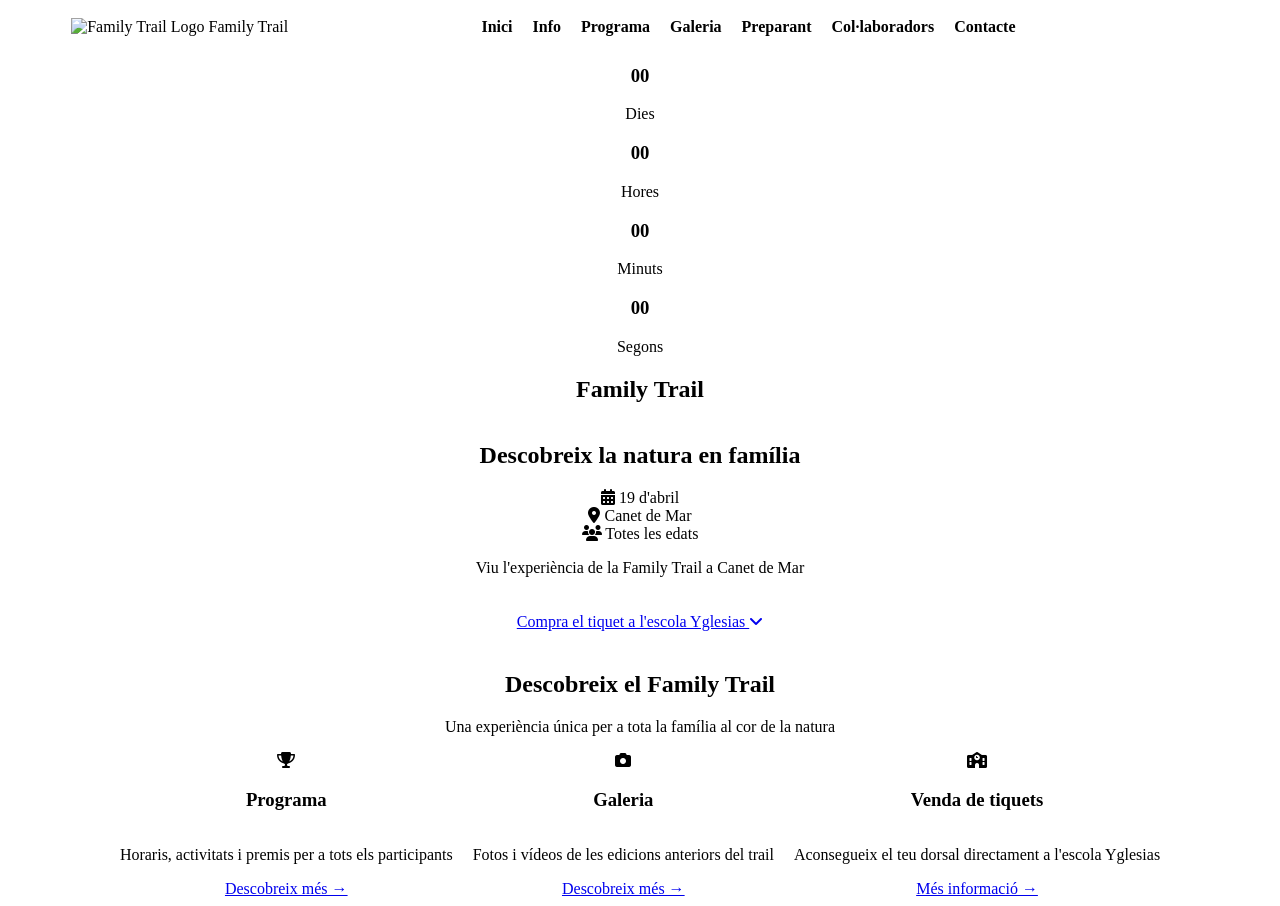
==== index.html @ 0bbf1005 "Update index.html" ====
<!doctype html>
<html lang="ca">
<head>
  <meta charset="utf-8">
  <meta name="viewport" content="width=device-width,initial-scale=1">
  <title>Family Trail</title>
  <link rel="stylesheet" href="style.css">
  <link href="https://fonts.googleapis.com/css2?family=Poppins:wght@400;600;700&display=swap" rel="stylesheet">
  <link rel="stylesheet" href="https://cdnjs.cloudflare.com/ajax/libs/font-awesome/6.5.0/css/all.min.css">
  
  <style>
    /* --- AJUSTES DE CENTRADO --- */
    
    /* Centrar el menú de navegación */
    header {
      display: flex;
      align-items: center;
      justify-content: space-between; /* Mantiene el logo a un lado y el nav centrado en el espacio restante */
      padding: 10px 5%;
    }

    nav {
      display: flex;
      justify-content: center;
      flex-grow: 1; /* Esto hace que el nav ocupe el espacio central */
      gap: 20px;
    }

    /* Asegurar que el banner y botones estén centrados */
    .banner {
      display: flex;
      flex-direction: column;
      align-items: center;
      text-align: center;
    }

    .btn-banner {
      display: inline-block;
      margin: 20px auto;
    }

    .cards {
      display: flex;
      justify-content: center;
      flex-wrap: wrap;
      gap: 20px;
    }

    .card {
      text-align: center;
      display: flex;
      flex-direction: column;
      align-items: center;
    }

    /* Estilo extra para que los enlaces no se peguen */
    nav a {
      text-decoration: none;
      color: inherit;
      font-weight: 600;
    }
  </style>
</head>

<body>
<header>
  <div class="brand">
    <img src="img/logo.png" alt="Family Trail Logo" class="logo" style="height: 50px;">
    <span>Family Trail</span>
  </div>
  
  <nav>
    <a href="index.html" class="active">Inici</a>
    <a href="info.html">Info</a>
    <a href="programa.html">Programa</a>
    <a href="galeria.html">Galeria</a>
    <a href="preparant.html">Preparant</a>
    <a href="#colab">Col·laboradors</a>
    <a href="#contacte">Contacte</a>
  </nav>
</header>

<section class="banner" id="inici">
  <div class="countdown">
    <div class="time-box"><h3 id="dies">00</h3><span>Dies</span></div>
    <div class="time-box"><h3 id="hores">00</h3><span>Hores</span></div>
    <div class="time-box"><h3 id="minuts">00</h3><span>Minuts</span></div>
    <div class="time-box"><h3 id="segons">00</h3><span>Segons</span></div>
  </div>

  <h1>Family Trail</h1>
  <h2>Descobreix la natura en família</h2>

  <div class="meta">
    <div><i class="fa-solid fa-calendar-days"></i> 19 d'abril</div>
    <div><i class="fa-solid fa-location-dot"></i> Canet de Mar</div>
    <div><i class="fa-solid fa-users"></i> Totes les edats</div>
  </div>

  <p>Viu l'experiència de la Family Trail a Canet de Mar</p>

  <a href="#descobreix" class="btn-banner">Compra el tiquet a l'escola Yglesias <i class="fa-solid fa-angle-down"></i></a>
</section>

<section class="descobreix" id="descobreix">
  <h2 class="section-title reveal from-left" style="text-align: center;">Descobreix el Family Trail</h2>
  <p class="section-subtitle reveal from-left" style="--d: 80ms; text-align: center;">Una experiència única per a tota la família al cor de la natura</p>
  
  <div class="cards">
    <div class="card reveal from-left fade-card" style="--d: 0ms">
      <div class="icon"><i class="fa-solid fa-trophy"></i></div>
      <h3>Programa</h3>
      <p>Horaris, activitats i premis per a tots els participants</p>
      <a href="programa.html" class="more">Descobreix més →</a>
    </div>

    <div class="card reveal from-left fade-card" style="--d: 120ms">
      <div class="icon"><i class="fa-solid fa-camera"></i></div>
      <h3>Galeria</h3>
      <p>Fotos i vídeos de les edicions anteriors del trail</p>
      <a href="#galeria" class="more">Descobreix més →</a>
    </div>

    <div class="card reveal from-left fade-card" style="--d: 240ms">
      <div class="icon"><i class="fa-solid fa-school"></i></div>
      <h3>Venda de tiquets</h3>
      <p>Aconsegueix el teu dorsal directament a l'escola Yglesias</p>
      <a href="#contacte" class="more">Més informació →</a>
    </div>
  </div>
</section>

<script src="script.js"></script>
</body>
</html>
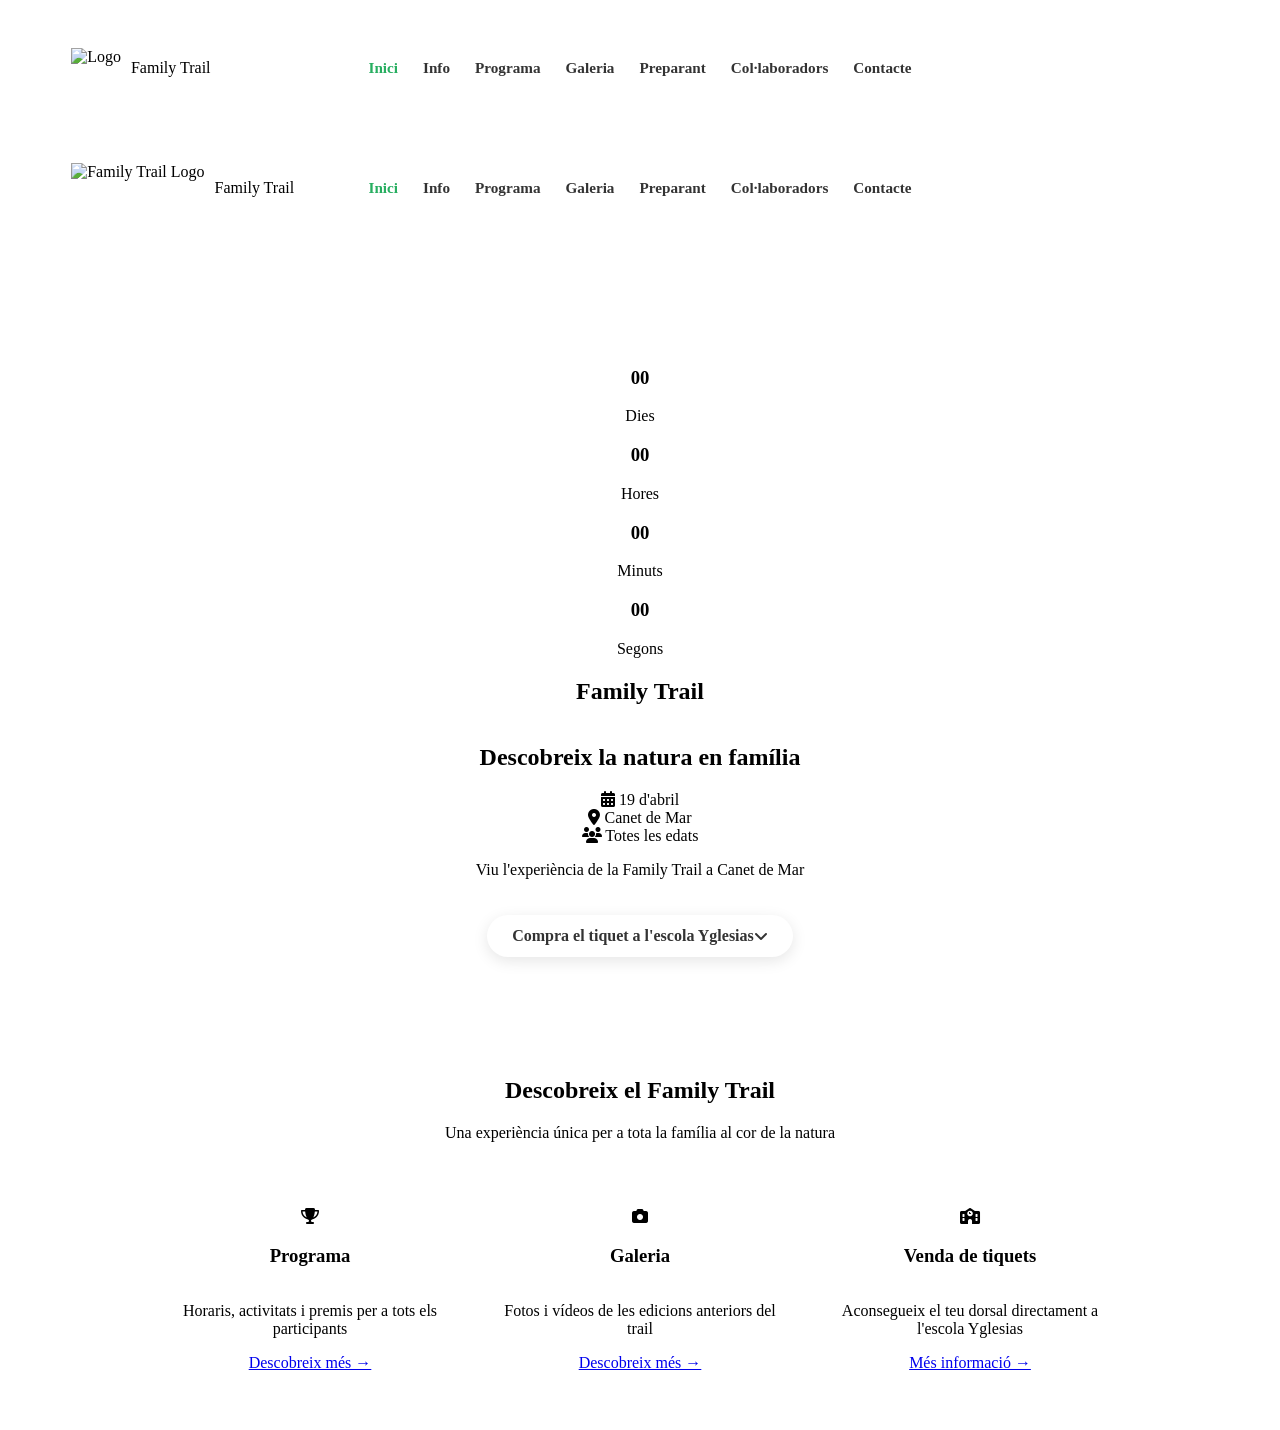
==== commit c3463118: "Update index.html" ====
--- a/index.html
+++ b/index.html
@@ -8,58 +8,99 @@
   <link href="https://fonts.googleapis.com/css2?family=Poppins:wght@400;600;700&display=swap" rel="stylesheet">
   <link rel="stylesheet" href="https://cdnjs.cloudflare.com/ajax/libs/font-awesome/6.5.0/css/all.min.css">
   
-  <style>
-    /* --- AJUSTES DE CENTRADO --- */
-    
-    /* Centrar el menú de navegación */
-    header {
-      display: flex;
-      align-items: center;
-      justify-content: space-between; /* Mantiene el logo a un lado y el nav centrado en el espacio restante */
-      padding: 10px 5%;
-    }
+<style>
+  /* --- AJUSTE PARA CENTRAR EL MENÚ REALMENTE --- */
+  
+  header {
+    display: flex;
+    align-items: center;
+    justify-content: center; /* Esto centra el contenido (el nav) */
+    padding: 20px 5%;
+    position: relative; /* Necesario para posicionar el logo */
+    min-height: 80px;
+  }
 
-    nav {
-      display: flex;
-      justify-content: center;
-      flex-grow: 1; /* Esto hace que el nav ocupe el espacio central */
-      gap: 20px;
-    }
+  .brand {
+    position: absolute; /* Sacamos el logo del flujo para que no empuje el menú */
+    left: 5%; /* Lo pegamos a la izquierda */
+    display: flex;
+    align-items: center;
+    gap: 10px;
+  }
 
-    /* Asegurar que el banner y botones estén centrados */
-    .banner {
-      display: flex;
-      flex-direction: column;
-      align-items: center;
-      text-align: center;
-    }
+  nav {
+    display: flex;
+    gap: 25px;
+  }
 
-    .btn-banner {
-      display: inline-block;
-      margin: 20px auto;
-    }
+  nav a {
+    text-decoration: none;
+    color: #333; /* O el color que prefieras */
+    font-weight: 600;
+    font-size: 0.95rem;
+  }
 
-    .cards {
-      display: flex;
-      justify-content: center;
-      flex-wrap: wrap;
-      gap: 20px;
-    }
+  nav a.active {
+    color: #27ae60; /* El verde de tu diseño */
+  }
 
-    .card {
-      text-align: center;
-      display: flex;
-      flex-direction: column;
-      align-items: center;
-    }
+  /* --- RESTO DE AJUSTES (BANNER Y BOTONES) --- */
+  
+  .banner {
+    display: flex;
+    flex-direction: column;
+    align-items: center;
+    text-align: center;
+    padding: 100px 20px;
+  }
 
-    /* Estilo extra para que los enlaces no se peguen */
-    nav a {
-      text-decoration: none;
-      color: inherit;
-      font-weight: 600;
-    }
-  </style>
+  .btn-banner {
+    display: inline-flex;
+    align-items: center;
+    justify-content: center;
+    background: white;
+    padding: 12px 25px;
+    border-radius: 30px;
+    text-decoration: none;
+    color: #333;
+    font-weight: bold;
+    margin-top: 20px;
+    box-shadow: 0 4px 15px rgba(0,0,0,0.1);
+  }
+
+  .cards {
+    display: flex;
+    justify-content: center;
+    flex-wrap: wrap;
+    gap: 30px;
+    padding: 50px;
+  }
+
+  .card {
+    text-align: center;
+    width: 300px;
+    display: flex;
+    flex-direction: column;
+    align-items: center;
+  }
+</style>
+
+<header>
+  <div class="brand">
+    <img src="img/logo.png" alt="Logo" style="height: 40px;">
+    <span>Family Trail</span>
+  </div>
+  
+  <nav>
+    <a href="index.html" class="active">Inici</a>
+    <a href="info.html">Info</a>
+    <a href="programa.html">Programa</a>
+    <a href="galeria.html">Galeria</a>
+    <a href="preparant.html">Preparant</a>
+    <a href="#colab">Col·laboradors</a>
+    <a href="#contacte">Contacte</a>
+  </nav>
+</header>
 </head>
 
 <body>
@@ -142,3 +183,4 @@
 
 
 
+
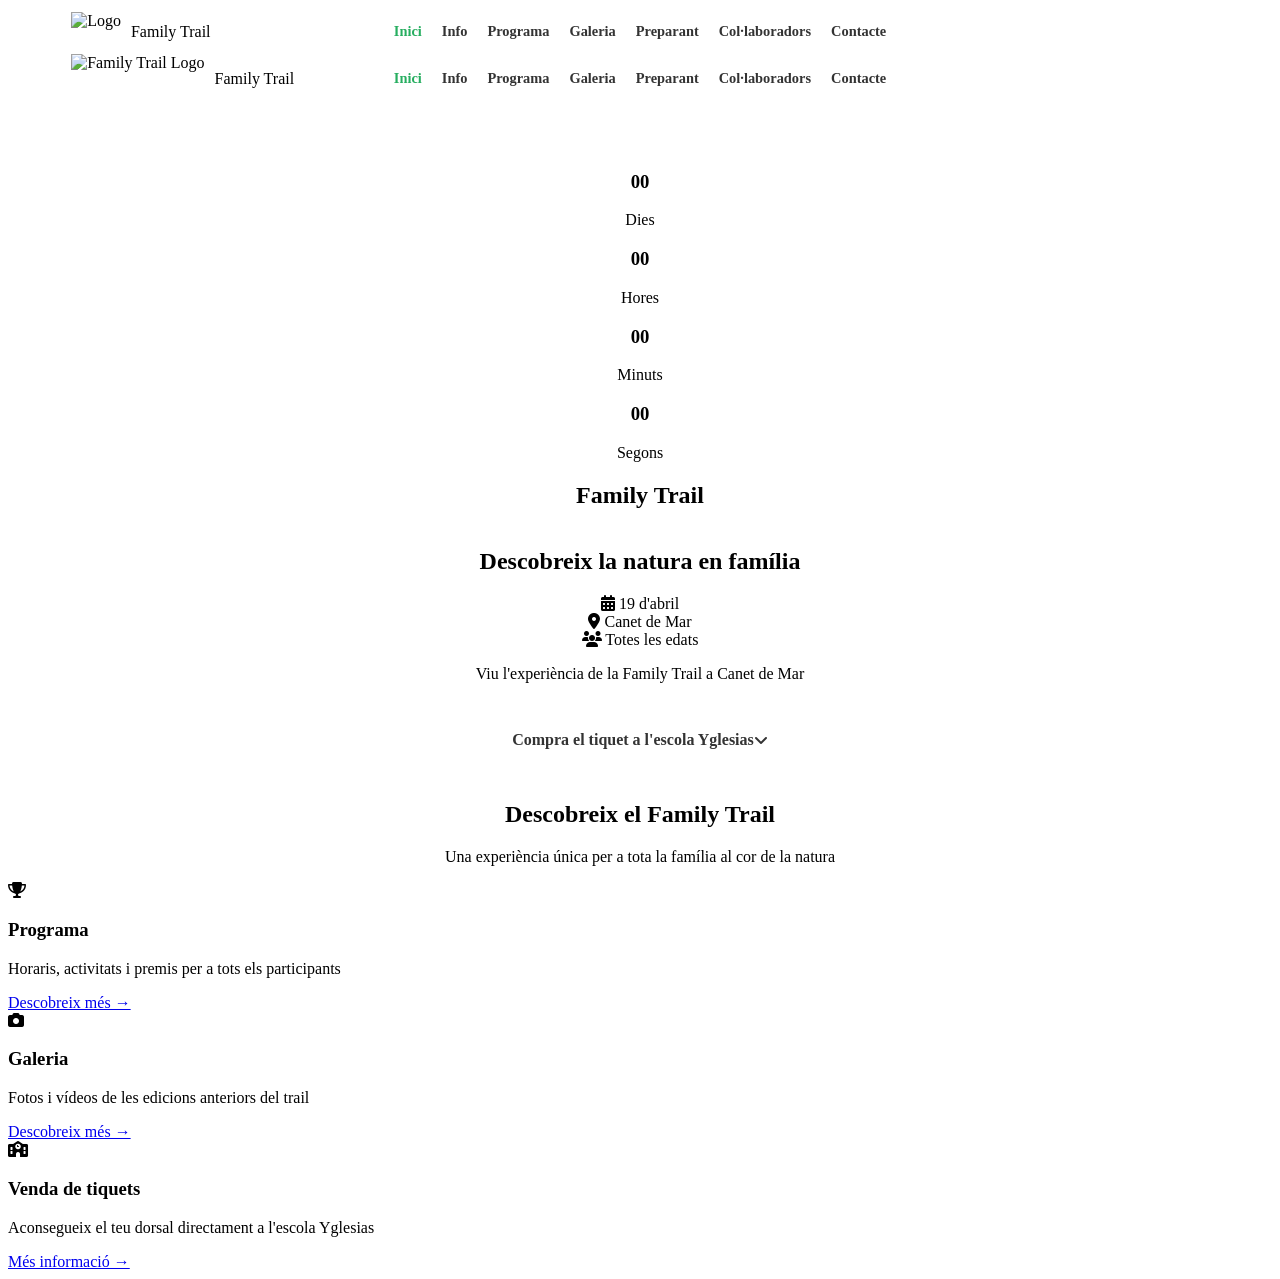
==== commit 39997c6e: "Update index.html" ====
--- a/index.html
+++ b/index.html
@@ -9,82 +9,68 @@
   <link rel="stylesheet" href="https://cdnjs.cloudflare.com/ajax/libs/font-awesome/6.5.0/css/all.min.css">
   
 <style>
-  /* --- AJUSTE PARA CENTRAR EL MENÚ REALMENTE --- */
-  
+  /* Limpiamos el header para que no haya duplicados */
   header {
     display: flex;
     align-items: center;
-    justify-content: center; /* Esto centra el contenido (el nav) */
-    padding: 20px 5%;
-    position: relative; /* Necesario para posicionar el logo */
-    min-height: 80px;
+    justify-content: center; /* Centra el nav */
+    padding: 15px 5%;
+    position: relative; 
+    background-color: #fff; /* O el color de tu fondo */
+    width: 100%;
+    box-sizing: border-box;
   }
 
+  /* El logo se posiciona absoluto para no empujar al menú */
   .brand {
-    position: absolute; /* Sacamos el logo del flujo para que no empuje el menú */
-    left: 5%; /* Lo pegamos a la izquierda */
+    position: absolute;
+    left: 5%;
     display: flex;
     align-items: center;
     gap: 10px;
   }
 
+  /* El menú de navegación */
   nav {
     display: flex;
-    gap: 25px;
+    gap: 20px;
+    margin: 0 auto;
   }
 
   nav a {
     text-decoration: none;
-    color: #333; /* O el color que prefieras */
+    color: #333;
     font-weight: 600;
-    font-size: 0.95rem;
+    font-size: 0.9rem;
+    white-space: nowrap; /* Evita que los nombres se partan en dos líneas */
   }
 
   nav a.active {
-    color: #27ae60; /* El verde de tu diseño */
+    color: #27ae60;
   }
 
-  /* --- RESTO DE AJUSTES (BANNER Y BOTONES) --- */
-  
+  /* Ajuste para que el banner esté centrado */
   .banner {
     display: flex;
     flex-direction: column;
     align-items: center;
     text-align: center;
-    padding: 100px 20px;
+    padding-top: 50px;
   }
 
   .btn-banner {
     display: inline-flex;
     align-items: center;
     justify-content: center;
+    margin: 20px auto;
+    padding: 12px 24px;
     background: white;
-    padding: 12px 25px;
-    border-radius: 30px;
+    border-radius: 50px;
     text-decoration: none;
     color: #333;
     font-weight: bold;
-    margin-top: 20px;
-    box-shadow: 0 4px 15px rgba(0,0,0,0.1);
-  }
-
-  .cards {
-    display: flex;
-    justify-content: center;
-    flex-wrap: wrap;
-    gap: 30px;
-    padding: 50px;
-  }
-
-  .card {
-    text-align: center;
-    width: 300px;
-    display: flex;
-    flex-direction: column;
-    align-items: center;
   }
 </style>
-
 <header>
   <div class="brand">
     <img src="img/logo.png" alt="Logo" style="height: 40px;">
@@ -184,3 +170,4 @@
 
 
 
+
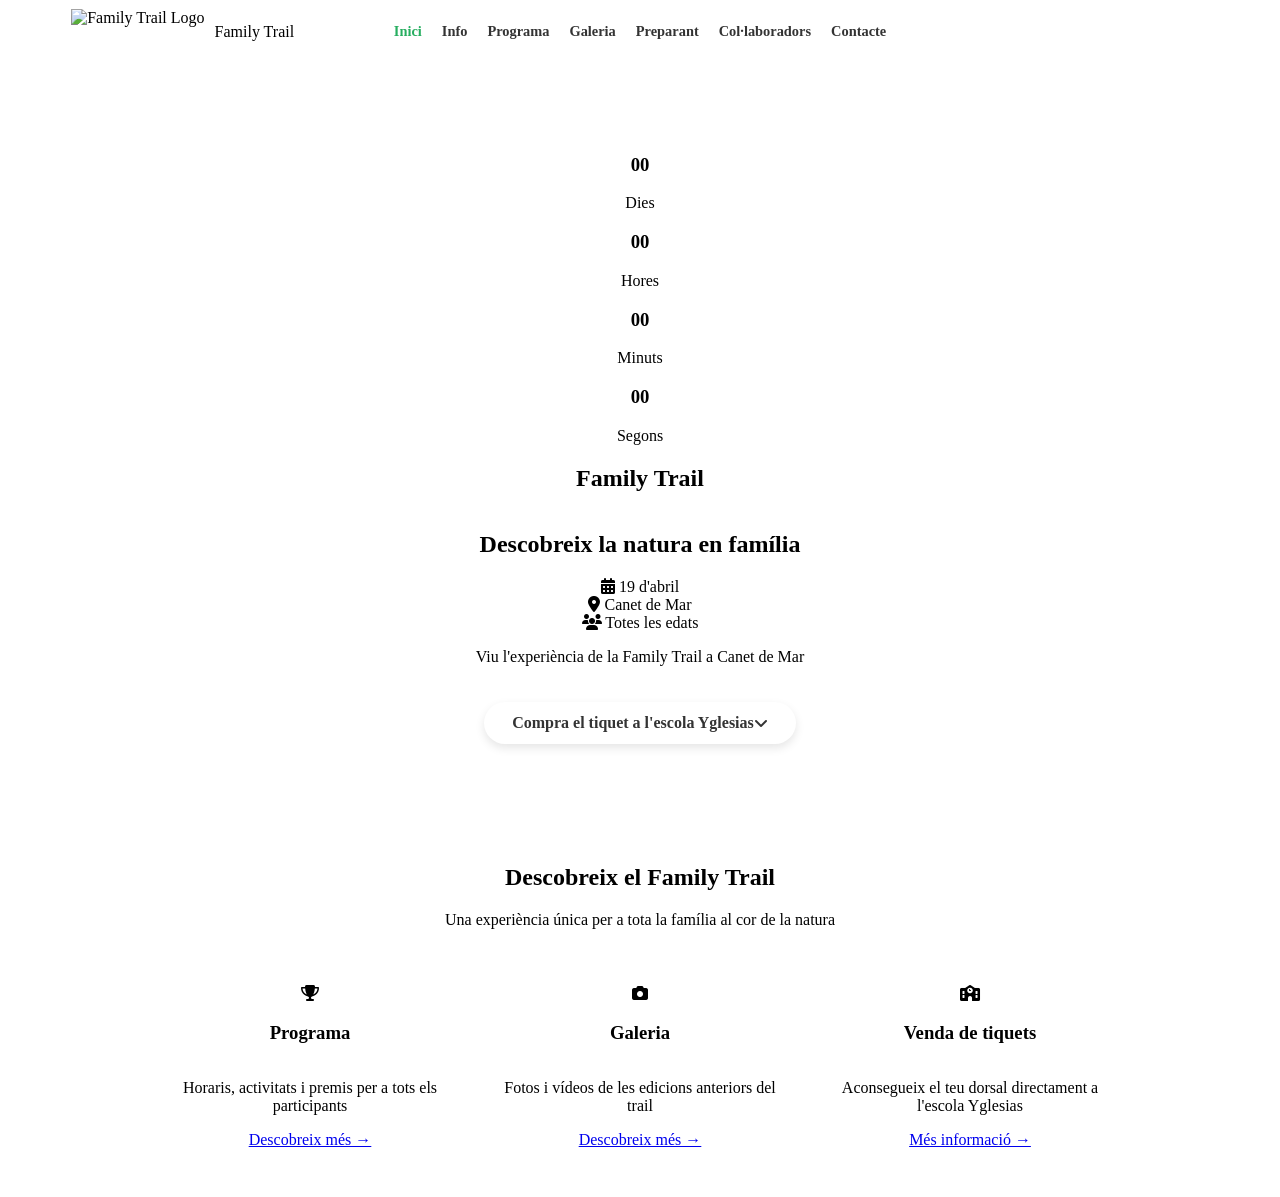
==== commit 8861d1e1: "Update index.html" ====
--- a/index.html
+++ b/index.html
@@ -8,91 +8,95 @@
   <link href="https://fonts.googleapis.com/css2?family=Poppins:wght@400;600;700&display=swap" rel="stylesheet">
   <link rel="stylesheet" href="https://cdnjs.cloudflare.com/ajax/libs/font-awesome/6.5.0/css/all.min.css">
   
-<style>
-  /* Limpiamos el header para que no haya duplicados */
-  header {
-    display: flex;
-    align-items: center;
-    justify-content: center; /* Centra el nav */
-    padding: 15px 5%;
-    position: relative; 
-    background-color: #fff; /* O el color de tu fondo */
-    width: 100%;
-    box-sizing: border-box;
-  }
+  <style>
+    /* Estilos corregidos para centrar el menú */
+    header {
+      display: flex;
+      align-items: center;
+      justify-content: center; /* Centra el nav */
+      padding: 15px 5%;
+      position: relative; 
+      background-color: rgba(255, 255, 255, 0.9); /* Un poco de transparencia por si el banner sube */
+      width: 100%;
+      box-sizing: border-box;
+      z-index: 1000;
+    }
 
-  /* El logo se posiciona absoluto para no empujar al menú */
-  .brand {
-    position: absolute;
-    left: 5%;
-    display: flex;
-    align-items: center;
-    gap: 10px;
-  }
+    .brand {
+      position: absolute;
+      left: 5%;
+      display: flex;
+      align-items: center;
+      gap: 10px;
+    }
 
-  /* El menú de navegación */
-  nav {
-    display: flex;
-    gap: 20px;
-    margin: 0 auto;
-  }
+    .brand img {
+      height: 45px;
+    }
 
-  nav a {
-    text-decoration: none;
-    color: #333;
-    font-weight: 600;
-    font-size: 0.9rem;
-    white-space: nowrap; /* Evita que los nombres se partan en dos líneas */
-  }
+    nav {
+      display: flex;
+      gap: 20px;
+    }
 
-  nav a.active {
-    color: #27ae60;
-  }
+    nav a {
+      text-decoration: none;
+      color: #333;
+      font-weight: 600;
+      font-size: 0.9rem;
+      white-space: nowrap;
+    }
 
-  /* Ajuste para que el banner esté centrado */
-  .banner {
-    display: flex;
-    flex-direction: column;
-    align-items: center;
-    text-align: center;
-    padding-top: 50px;
-  }
+    nav a.active {
+      color: #27ae60;
+    }
 
-  .btn-banner {
-    display: inline-flex;
-    align-items: center;
-    justify-content: center;
-    margin: 20px auto;
-    padding: 12px 24px;
-    background: white;
-    border-radius: 50px;
-    text-decoration: none;
-    color: #333;
-    font-weight: bold;
-  }
-</style>
-<header>
-  <div class="brand">
-    <img src="img/logo.png" alt="Logo" style="height: 40px;">
-    <span>Family Trail</span>
-  </div>
-  
-  <nav>
-    <a href="index.html" class="active">Inici</a>
-    <a href="info.html">Info</a>
-    <a href="programa.html">Programa</a>
-    <a href="galeria.html">Galeria</a>
-    <a href="preparant.html">Preparant</a>
-    <a href="#colab">Col·laboradors</a>
-    <a href="#contacte">Contacte</a>
-  </nav>
-</header>
+    /* Centrado del banner y botones */
+    .banner {
+      display: flex;
+      flex-direction: column;
+      align-items: center;
+      text-align: center;
+      padding: 80px 20px;
+    }
+
+    .btn-banner {
+      display: inline-flex;
+      align-items: center;
+      justify-content: center;
+      margin: 20px auto;
+      padding: 12px 28px;
+      background: white;
+      border-radius: 50px;
+      text-decoration: none;
+      color: #333;
+      font-weight: bold;
+      box-shadow: 0 4px 10px rgba(0,0,0,0.1);
+    }
+
+    .cards {
+      display: flex;
+      justify-content: center;
+      flex-wrap: wrap;
+      gap: 30px;
+      padding: 40px 20px;
+    }
+
+    .card {
+      text-align: center;
+      display: flex;
+      flex-direction: column;
+      align-items: center;
+      max-width: 300px;
+    }
+  </style>
 </head>
 
 <body>
+
 <header>
   <div class="brand">
-    <img src="img/logo.png" alt="Family Trail Logo" class="logo" style="height: 50px;">
+    <img src="img/logo.png" alt="Family Trail Logo">
     <span>Family Trail</span>
   </div>
   
@@ -130,25 +134,25 @@
 </section>
 
 <section class="descobreix" id="descobreix">
-  <h2 class="section-title reveal from-left" style="text-align: center;">Descobreix el Family Trail</h2>
-  <p class="section-subtitle reveal from-left" style="--d: 80ms; text-align: center;">Una experiència única per a tota la família al cor de la natura</p>
+  <h2 class="section-title" style="text-align: center;">Descobreix el Family Trail</h2>
+  <p class="section-subtitle" style="text-align: center;">Una experiència única per a tota la família al cor de la natura</p>
   
   <div class="cards">
-    <div class="card reveal from-left fade-card" style="--d: 0ms">
+    <div class="card">
       <div class="icon"><i class="fa-solid fa-trophy"></i></div>
       <h3>Programa</h3>
       <p>Horaris, activitats i premis per a tots els participants</p>
       <a href="programa.html" class="more">Descobreix més →</a>
     </div>
 
-    <div class="card reveal from-left fade-card" style="--d: 120ms">
+    <div class="card">
       <div class="icon"><i class="fa-solid fa-camera"></i></div>
       <h3>Galeria</h3>
       <p>Fotos i vídeos de les edicions anteriors del trail</p>
       <a href="#galeria" class="more">Descobreix més →</a>
     </div>
 
-    <div class="card reveal from-left fade-card" style="--d: 240ms">
+    <div class="card">
       <div class="icon"><i class="fa-solid fa-school"></i></div>
       <h3>Venda de tiquets</h3>
       <p>Aconsegueix el teu dorsal directament a l'escola Yglesias</p>
@@ -171,3 +175,4 @@
 
 
 
+
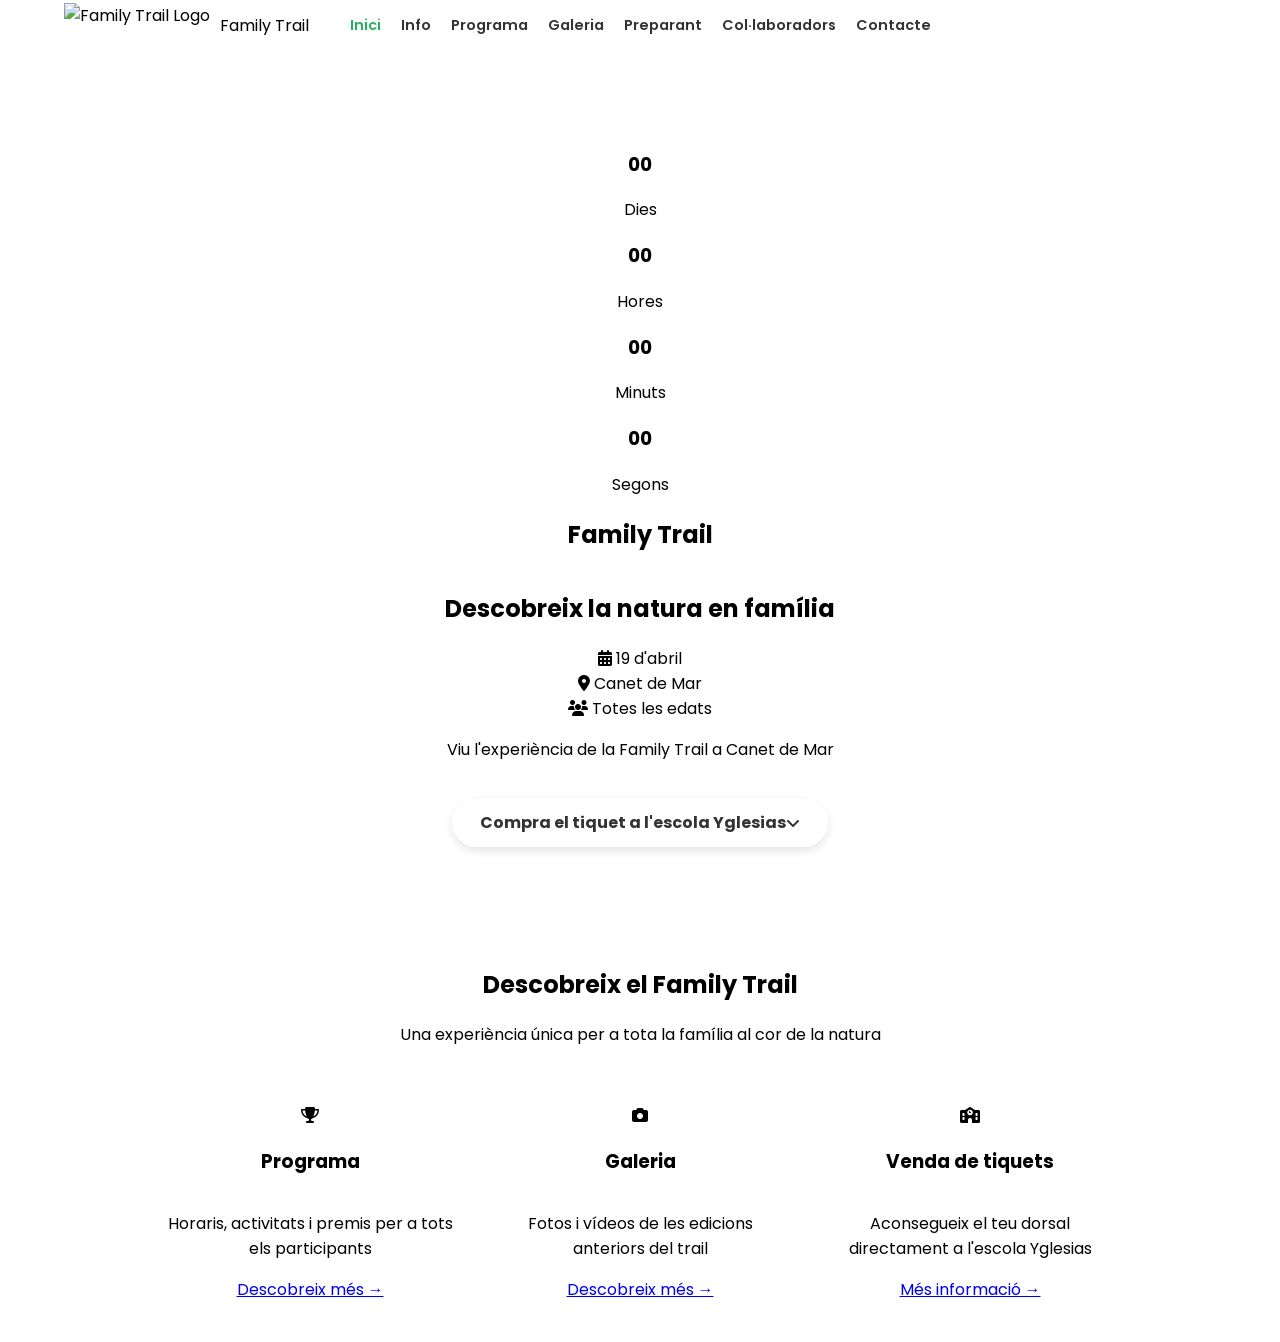
==== commit 4469cd88: "Update index.html" ====
--- a/index.html
+++ b/index.html
@@ -1,167 +1,200 @@
 <!doctype html>
 <html lang="ca">
 <head>
-  <meta charset="utf-8">
-  <meta name="viewport" content="width=device-width,initial-scale=1">
-  <title>Family Trail</title>
-  <link rel="stylesheet" href="style.css">
-  <link href="https://fonts.googleapis.com/css2?family=Poppins:wght@400;600;700&display=swap" rel="stylesheet">
-  <link rel="stylesheet" href="https://cdnjs.cloudflare.com/ajax/libs/font-awesome/6.5.0/css/all.min.css">
-  
-  <style>
-    /* Estilos corregidos para centrar el menú */
-    header {
-      display: flex;
-      align-items: center;
-      justify-content: center; /* Centra el nav */
-      padding: 15px 5%;
-      position: relative; 
-      background-color: rgba(255, 255, 255, 0.9); /* Un poco de transparencia por si el banner sube */
-      width: 100%;
-      box-sizing: border-box;
-      z-index: 1000;
-    }
-
-    .brand {
-      position: absolute;
-      left: 5%;
-      display: flex;
-      align-items: center;
-      gap: 10px;
-    }
-
-    .brand img {
-      height: 45px;
-    }
-
-    nav {
-      display: flex;
-      gap: 20px;
-    }
-
-    nav a {
-      text-decoration: none;
-      color: #333;
-      font-weight: 600;
-      font-size: 0.9rem;
-      white-space: nowrap;
-    }
-
-    nav a.active {
-      color: #27ae60;
-    }
-
-    /* Centrado del banner y botones */
-    .banner {
-      display: flex;
-      flex-direction: column;
-      align-items: center;
-      text-align: center;
-      padding: 80px 20px;
-    }
-
-    .btn-banner {
-      display: inline-flex;
-      align-items: center;
-      justify-content: center;
-      margin: 20px auto;
-      padding: 12px 28px;
-      background: white;
-      border-radius: 50px;
-      text-decoration: none;
-      color: #333;
-      font-weight: bold;
-      box-shadow: 0 4px 10px rgba(0,0,0,0.1);
-    }
-
-    .cards {
-      display: flex;
-      justify-content: center;
-      flex-wrap: wrap;
-      gap: 30px;
-      padding: 40px 20px;
-    }
-
-    .card {
-      text-align: center;
-      display: flex;
-      flex-direction: column;
-      align-items: center;
-      max-width: 300px;
-    }
-  </style>
+<meta charset="utf-8">
+<meta name="viewport" content="width=device-width,initial-scale=1">
+<title>Family Trail</title>
+
+<link rel="stylesheet" href="style.css">
+<link href="https://fonts.googleapis.com/css2?family=Poppins:wght@400;600;700&display=swap" rel="stylesheet">
+<link rel="stylesheet" href="https://cdnjs.cloudflare.com/ajax/libs/font-awesome/6.5.0/css/all.min.css">
+
+<style>
+
+/* Quita la barra superior */
+html, body{
+  margin:0;
+  padding:0;
+  font-family:'Poppins', sans-serif;
+}
+
+/* HEADER */
+
+header{
+  display:flex;
+  align-items:center;
+  justify-content:center;
+  padding:15px 5%;
+  position:relative;
+  background-color:white;
+  width:100%;
+  box-sizing:border-box;
+  border:none;
+}
+
+/* LOGO */
+
+.brand{
+  position:absolute;
+  left:5%;
+  display:flex;
+  align-items:center;
+  gap:10px;
+}
+
+.brand img{
+  height:45px;
+}
+
+/* NAV */
+
+nav{
+  display:flex;
+  gap:20px;
+}
+
+nav a{
+  text-decoration:none;
+  color:#333;
+  font-weight:600;
+  font-size:0.9rem;
+  white-space:nowrap;
+}
+
+nav a.active{
+  color:#27ae60;
+}
+
+/* BANNER */
+
+.banner{
+  display:flex;
+  flex-direction:column;
+  align-items:center;
+  text-align:center;
+  padding:80px 20px;
+}
+
+/* BOTÓN */
+
+.btn-banner{
+  display:inline-flex;
+  align-items:center;
+  justify-content:center;
+  margin:20px auto;
+  padding:12px 28px;
+  background:white;
+  border-radius:50px;
+  text-decoration:none;
+  color:#333;
+  font-weight:bold;
+  box-shadow:0 4px 10px rgba(0,0,0,0.1);
+}
+
+/* CARDS */
+
+.cards{
+  display:flex;
+  justify-content:center;
+  flex-wrap:wrap;
+  gap:30px;
+  padding:40px 20px;
+}
+
+.card{
+  text-align:center;
+  display:flex;
+  flex-direction:column;
+  align-items:center;
+  max-width:300px;
+}
+
+</style>
 </head>
 
 <body>
 
 <header>
-  <div class="brand">
-    <img src="img/logo.png" alt="Family Trail Logo">
-    <span>Family Trail</span>
-  </div>
-  
-  <nav>
-    <a href="index.html" class="active">Inici</a>
-    <a href="info.html">Info</a>
-    <a href="programa.html">Programa</a>
-    <a href="galeria.html">Galeria</a>
-    <a href="preparant.html">Preparant</a>
-    <a href="#colab">Col·laboradors</a>
-    <a href="#contacte">Contacte</a>
-  </nav>
+
+<div class="brand">
+<img src="img/logo.png" alt="Family Trail Logo">
+<span>Family Trail</span>
+</div>
+
+<nav>
+<a href="index.html" class="active">Inici</a>
+<a href="info.html">Info</a>
+<a href="programa.html">Programa</a>
+<a href="galeria.html">Galeria</a>
+<a href="preparant.html">Preparant</a>
+<a href="#colab">Col·laboradors</a>
+<a href="#contacte">Contacte</a>
+</nav>
+
 </header>
 
 <section class="banner" id="inici">
-  <div class="countdown">
-    <div class="time-box"><h3 id="dies">00</h3><span>Dies</span></div>
-    <div class="time-box"><h3 id="hores">00</h3><span>Hores</span></div>
-    <div class="time-box"><h3 id="minuts">00</h3><span>Minuts</span></div>
-    <div class="time-box"><h3 id="segons">00</h3><span>Segons</span></div>
-  </div>
-
-  <h1>Family Trail</h1>
-  <h2>Descobreix la natura en família</h2>
-
-  <div class="meta">
-    <div><i class="fa-solid fa-calendar-days"></i> 19 d'abril</div>
-    <div><i class="fa-solid fa-location-dot"></i> Canet de Mar</div>
-    <div><i class="fa-solid fa-users"></i> Totes les edats</div>
-  </div>
-
-  <p>Viu l'experiència de la Family Trail a Canet de Mar</p>
-
-  <a href="#descobreix" class="btn-banner">Compra el tiquet a l'escola Yglesias <i class="fa-solid fa-angle-down"></i></a>
+
+<div class="countdown">
+<div class="time-box"><h3 id="dies">00</h3><span>Dies</span></div>
+<div class="time-box"><h3 id="hores">00</h3><span>Hores</span></div>
+<div class="time-box"><h3 id="minuts">00</h3><span>Minuts</span></div>
+<div class="time-box"><h3 id="segons">00</h3><span>Segons</span></div>
+</div>
+
+<h1>Family Trail</h1>
+<h2>Descobreix la natura en família</h2>
+
+<div class="meta">
+<div><i class="fa-solid fa-calendar-days"></i> 19 d'abril</div>
+<div><i class="fa-solid fa-location-dot"></i> Canet de Mar</div>
+<div><i class="fa-solid fa-users"></i> Totes les edats</div>
+</div>
+
+<p>Viu l'experiència de la Family Trail a Canet de Mar</p>
+
+<a href="#descobreix" class="btn-banner">
+Compra el tiquet a l'escola Yglesias
+<i class="fa-solid fa-angle-down"></i>
+</a>
+
 </section>
 
 <section class="descobreix" id="descobreix">
-  <h2 class="section-title" style="text-align: center;">Descobreix el Family Trail</h2>
-  <p class="section-subtitle" style="text-align: center;">Una experiència única per a tota la família al cor de la natura</p>
-  
-  <div class="cards">
-    <div class="card">
-      <div class="icon"><i class="fa-solid fa-trophy"></i></div>
-      <h3>Programa</h3>
-      <p>Horaris, activitats i premis per a tots els participants</p>
-      <a href="programa.html" class="more">Descobreix més →</a>
-    </div>
-
-    <div class="card">
-      <div class="icon"><i class="fa-solid fa-camera"></i></div>
-      <h3>Galeria</h3>
-      <p>Fotos i vídeos de les edicions anteriors del trail</p>
-      <a href="#galeria" class="more">Descobreix més →</a>
-    </div>
-
-    <div class="card">
-      <div class="icon"><i class="fa-solid fa-school"></i></div>
-      <h3>Venda de tiquets</h3>
-      <p>Aconsegueix el teu dorsal directament a l'escola Yglesias</p>
-      <a href="#contacte" class="more">Més informació →</a>
-    </div>
-  </div>
+
+<h2 class="section-title" style="text-align:center;">Descobreix el Family Trail</h2>
+<p class="section-subtitle" style="text-align:center;">
+Una experiència única per a tota la família al cor de la natura
+</p>
+
+<div class="cards">
+
+<div class="card">
+<div class="icon"><i class="fa-solid fa-trophy"></i></div>
+<h3>Programa</h3>
+<p>Horaris, activitats i premis per a tots els participants</p>
+<a href="programa.html" class="more">Descobreix més →</a>
+</div>
+
+<div class="card">
+<div class="icon"><i class="fa-solid fa-camera"></i></div>
+<h3>Galeria</h3>
+<p>Fotos i vídeos de les edicions anteriors del trail</p>
+<a href="#galeria" class="more">Descobreix més →</a>
+</div>
+
+<div class="card">
+<div class="icon"><i class="fa-solid fa-school"></i></div>
+<h3>Venda de tiquets</h3>
+<p>Aconsegueix el teu dorsal directament a l'escola Yglesias</p>
+<a href="#contacte" class="more">Més informació →</a>
+</div>
+
+</div>
 </section>
 
 <script src="script.js"></script>
+
 </body>
 </html>
 
@@ -176,3 +209,4 @@
 
 
 
+
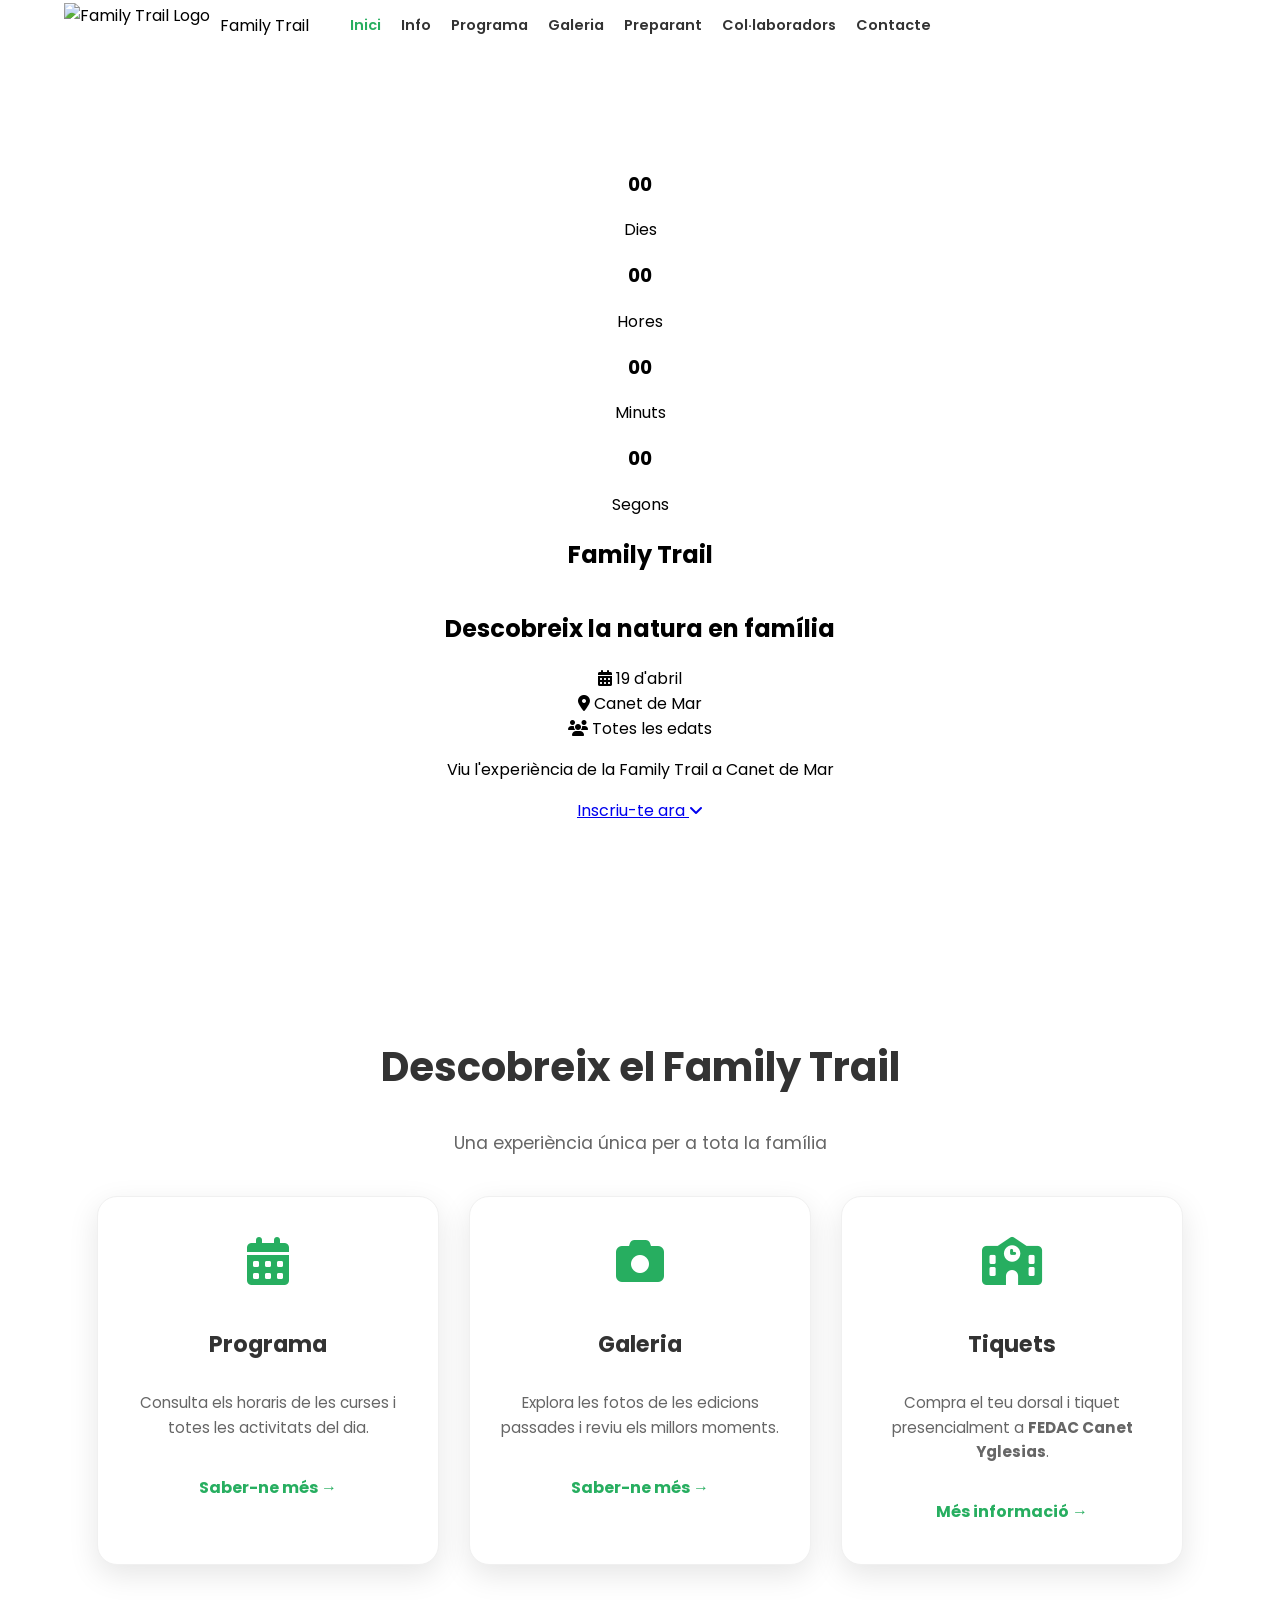
==== commit b186a310: "Update index.html" ====
--- a/index.html
+++ b/index.html
@@ -6,191 +6,201 @@
 <title>Family Trail</title>
 
 <link rel="stylesheet" href="style.css">
+<link rel="stylesheet" href="mobile.css">
 <link href="https://fonts.googleapis.com/css2?family=Poppins:wght@400;600;700&display=swap" rel="stylesheet">
 <link rel="stylesheet" href="https://cdnjs.cloudflare.com/ajax/libs/font-awesome/6.5.0/css/all.min.css">
 
 <style>
-
-/* Quita la barra superior */
-html, body{
-  margin:0;
-  padding:0;
-  font-family:'Poppins', sans-serif;
-}
-
-/* HEADER */
-
-header{
-  display:flex;
-  align-items:center;
-  justify-content:center;
-  padding:15px 5%;
-  position:relative;
-  background-color:white;
-  width:100%;
-  box-sizing:border-box;
-  border:none;
-}
-
-/* LOGO */
-
-.brand{
-  position:absolute;
-  left:5%;
-  display:flex;
-  align-items:center;
-  gap:10px;
-}
-
-.brand img{
-  height:45px;
-}
-
-/* NAV */
-
-nav{
-  display:flex;
-  gap:20px;
-}
-
-nav a{
-  text-decoration:none;
-  color:#333;
-  font-weight:600;
-  font-size:0.9rem;
-  white-space:nowrap;
-}
-
-nav a.active{
-  color:#27ae60;
-}
-
-/* BANNER */
-
-.banner{
-  display:flex;
-  flex-direction:column;
-  align-items:center;
-  text-align:center;
-  padding:80px 20px;
-}
-
-/* BOTÓN */
-
-.btn-banner{
-  display:inline-flex;
-  align-items:center;
-  justify-content:center;
-  margin:20px auto;
-  padding:12px 28px;
-  background:white;
-  border-radius:50px;
-  text-decoration:none;
-  color:#333;
-  font-weight:bold;
-  box-shadow:0 4px 10px rgba(0,0,0,0.1);
-}
-
-/* CARDS */
-
-.cards{
-  display:flex;
-  justify-content:center;
-  flex-wrap:wrap;
-  gap:30px;
-  padding:40px 20px;
-}
-
-.card{
-  text-align:center;
-  display:flex;
-  flex-direction:column;
-  align-items:center;
-  max-width:300px;
-}
-
+/* Reset i estils base */
+html, body {
+  margin: 0;
+  padding: 0;
+  font-family: 'Poppins', sans-serif;
+}
+
+/* Header idèntic a les altres pàgines */
+header {
+  display: flex;
+  align-items: center;
+  justify-content: center;
+  padding: 15px 5%;
+  position: relative;
+  background-color: white;
+  width: 100%;
+  box-sizing: border-box;
+  z-index: 1000;
+}
+
+.brand {
+  position: absolute;
+  left: 5%;
+  display: flex;
+  align-items: center;
+  gap: 10px;
+}
+
+.brand img {
+  height: 45px;
+}
+
+nav {
+  display: flex;
+  gap: 20px;
+}
+
+nav a {
+  text-decoration: none;
+  color: #333;
+  font-weight: 600;
+  font-size: 0.9rem;
+  white-space: nowrap;
+}
+
+nav a.active {
+  color: #27ae60;
+}
+
+/* Banner Principal */
+.banner {
+  display: flex;
+  flex-direction: column;
+  align-items: center;
+  text-align: center;
+  padding: 100px 20px;
+  /* Aquí aniria la teva imatge de fons del bosc al style.css */
+}
+
+/* Estils de les Cards per forçar la seva aparició */
+.descobreix {
+  padding: 80px 20px;
+  text-align: center;
+  background-color: #ffffff;
+}
+
+.cards-container {
+  display: flex !important;
+  justify-content: center;
+  flex-wrap: wrap;
+  gap: 30px;
+  max-width: 1200px;
+  margin: 40px auto 0 auto;
+}
+
+.custom-card {
+  background: white;
+  width: 300px;
+  padding: 40px 20px;
+  border-radius: 20px;
+  box-shadow: 0 10px 30px rgba(0,0,0,0.1);
+  display: flex;
+  flex-direction: column;
+  align-items: center;
+  border: 1px solid #f0f0f0;
+  transition: transform 0.3s ease;
+}
+
+.custom-card:hover {
+  transform: translateY(-10px);
+}
+
+.custom-card i {
+  font-size: 3rem;
+  color: #27ae60;
+  margin-bottom: 20px;
+}
+
+.custom-card h3 {
+  margin-bottom: 15px;
+  font-size: 1.4rem;
+  color: #333;
+}
+
+.custom-card p {
+  color: #666;
+  font-size: 0.95rem;
+  line-height: 1.6;
+}
+
+.custom-card .more-link {
+  margin-top: 20px;
+  text-decoration: none;
+  color: #27ae60;
+  font-weight: bold;
+}
 </style>
 </head>
 
 <body>
 
 <header>
-
-<div class="brand">
-<img src="img/logo.png" alt="Family Trail Logo">
-<span>Family Trail</span>
-</div>
-
-<nav>
-<a href="index.html" class="active">Inici</a>
-<a href="info.html">Info</a>
-<a href="programa.html">Programa</a>
-<a href="galeria.html">Galeria</a>
-<a href="preparant.html">Preparant</a>
-<a href="#colab">Col·laboradors</a>
-<a href="#contacte">Contacte</a>
-</nav>
-
+  <div class="brand">
+    <img src="img/logo.png" alt="Family Trail Logo">
+    <span>Family Trail</span>
+  </div>
+
+  <nav>
+    <a href="index.html" class="active">Inici</a>
+    <a href="info.html">Info</a>
+    <a href="programa.html">Programa</a>
+    <a href="galeria.html">Galeria</a>
+    <a href="preparant.html">Preparant</a>
+    <a href="#colab">Col·laboradors</a>
+    <a href="#contacte">Contacte</a>
+  </nav>
 </header>
 
 <section class="banner" id="inici">
-
-<div class="countdown">
-<div class="time-box"><h3 id="dies">00</h3><span>Dies</span></div>
-<div class="time-box"><h3 id="hores">00</h3><span>Hores</span></div>
-<div class="time-box"><h3 id="minuts">00</h3><span>Minuts</span></div>
-<div class="time-box"><h3 id="segons">00</h3><span>Segons</span></div>
-</div>
-
-<h1>Family Trail</h1>
-<h2>Descobreix la natura en família</h2>
-
-<div class="meta">
-<div><i class="fa-solid fa-calendar-days"></i> 19 d'abril</div>
-<div><i class="fa-solid fa-location-dot"></i> Canet de Mar</div>
-<div><i class="fa-solid fa-users"></i> Totes les edats</div>
-</div>
-
-<p>Viu l'experiència de la Family Trail a Canet de Mar</p>
-
-<a href="#descobreix" class="btn-banner">
-Compra el tiquet a l'escola Yglesias
-<i class="fa-solid fa-angle-down"></i>
-</a>
-
+  <div class="countdown">
+    <div class="time-box"><h3 id="dies">00</h3><span>Dies</span></div>
+    <div class="time-box"><h3 id="hores">00</h3><span>Hores</span></div>
+    <div class="time-box"><h3 id="minuts">00</h3><span>Minuts</span></div>
+    <div class="time-box"><h3 id="segons">00</h3><span>Segons</span></div>
+  </div>
+
+  <h1>Family Trail</h1>
+  <h2>Descobreix la natura en família</h2>
+
+  <div class="meta">
+    <div><i class="fa-solid fa-calendar-days"></i> 19 d'abril</div>
+    <div><i class="fa-solid fa-location-dot"></i> Canet de Mar</div>
+    <div><i class="fa-solid fa-users"></i> Totes les edats</div>
+  </div>
+
+  <p>Viu l'experiència de la Family Trail a Canet de Mar</p>
+
+  <a href="#descobreix" class="btn-banner">
+    Inscriu-te ara <i class="fa-solid fa-angle-down"></i>
+  </a>
 </section>
 
 <section class="descobreix" id="descobreix">
-
-<h2 class="section-title" style="text-align:center;">Descobreix el Family Trail</h2>
-<p class="section-subtitle" style="text-align:center;">
-Una experiència única per a tota la família al cor de la natura
-</p>
-
-<div class="cards">
-
-<div class="card">
-<div class="icon"><i class="fa-solid fa-trophy"></i></div>
-<h3>Programa</h3>
-<p>Horaris, activitats i premis per a tots els participants</p>
-<a href="programa.html" class="more">Descobreix més →</a>
-</div>
-
-<div class="card">
-<div class="icon"><i class="fa-solid fa-camera"></i></div>
-<h3>Galeria</h3>
-<p>Fotos i vídeos de les edicions anteriors del trail</p>
-<a href="#galeria" class="more">Descobreix més →</a>
-</div>
-
-<div class="card">
-<div class="icon"><i class="fa-solid fa-school"></i></div>
-<h3>Venda de tiquets</h3>
-<p>Aconsegueix el teu dorsal directament a l'escola Yglesias</p>
-<a href="#contacte" class="more">Més informació →</a>
-</div>
-
-</div>
+  <h2 style="font-size: 2.5rem; font-weight: 700; color: #333;">Descobreix el Family Trail</h2>
+  <p style="font-size: 1.1rem; color: #666;">Una experiència única per a tota la família</p>
+
+  <div class="cards-container">
+    
+    <div class="custom-card">
+      <i class="fa-solid fa-calendar-alt"></i>
+      <h3>Programa</h3>
+      <p>Consulta els horaris de les curses i totes les activitats del dia.</p>
+      <a href="programa.html" class="more-link">Saber-ne més →</a>
+    </div>
+
+    <div class="custom-card">
+      <i class="fa-solid fa-camera"></i>
+      <h3>Galeria</h3>
+      <p>Explora les fotos de les edicions passades i reviu els millors moments.</p>
+      <a href="galeria.html" class="more-link">Saber-ne més →</a>
+    </div>
+
+    <div class="custom-card">
+      <i class="fa-solid fa-school"></i>
+      <h3>Tiquets</h3>
+      <p>Compra el teu dorsal i tiquet presencialment a <strong>FEDAC Canet Yglesias</strong>.</p>
+      <a href="info.html" class="more-link">Més informació →</a>
+    </div>
+
+  </div>
 </section>
 
 <script src="script.js"></script>
@@ -210,3 +220,4 @@
 
 
 
+
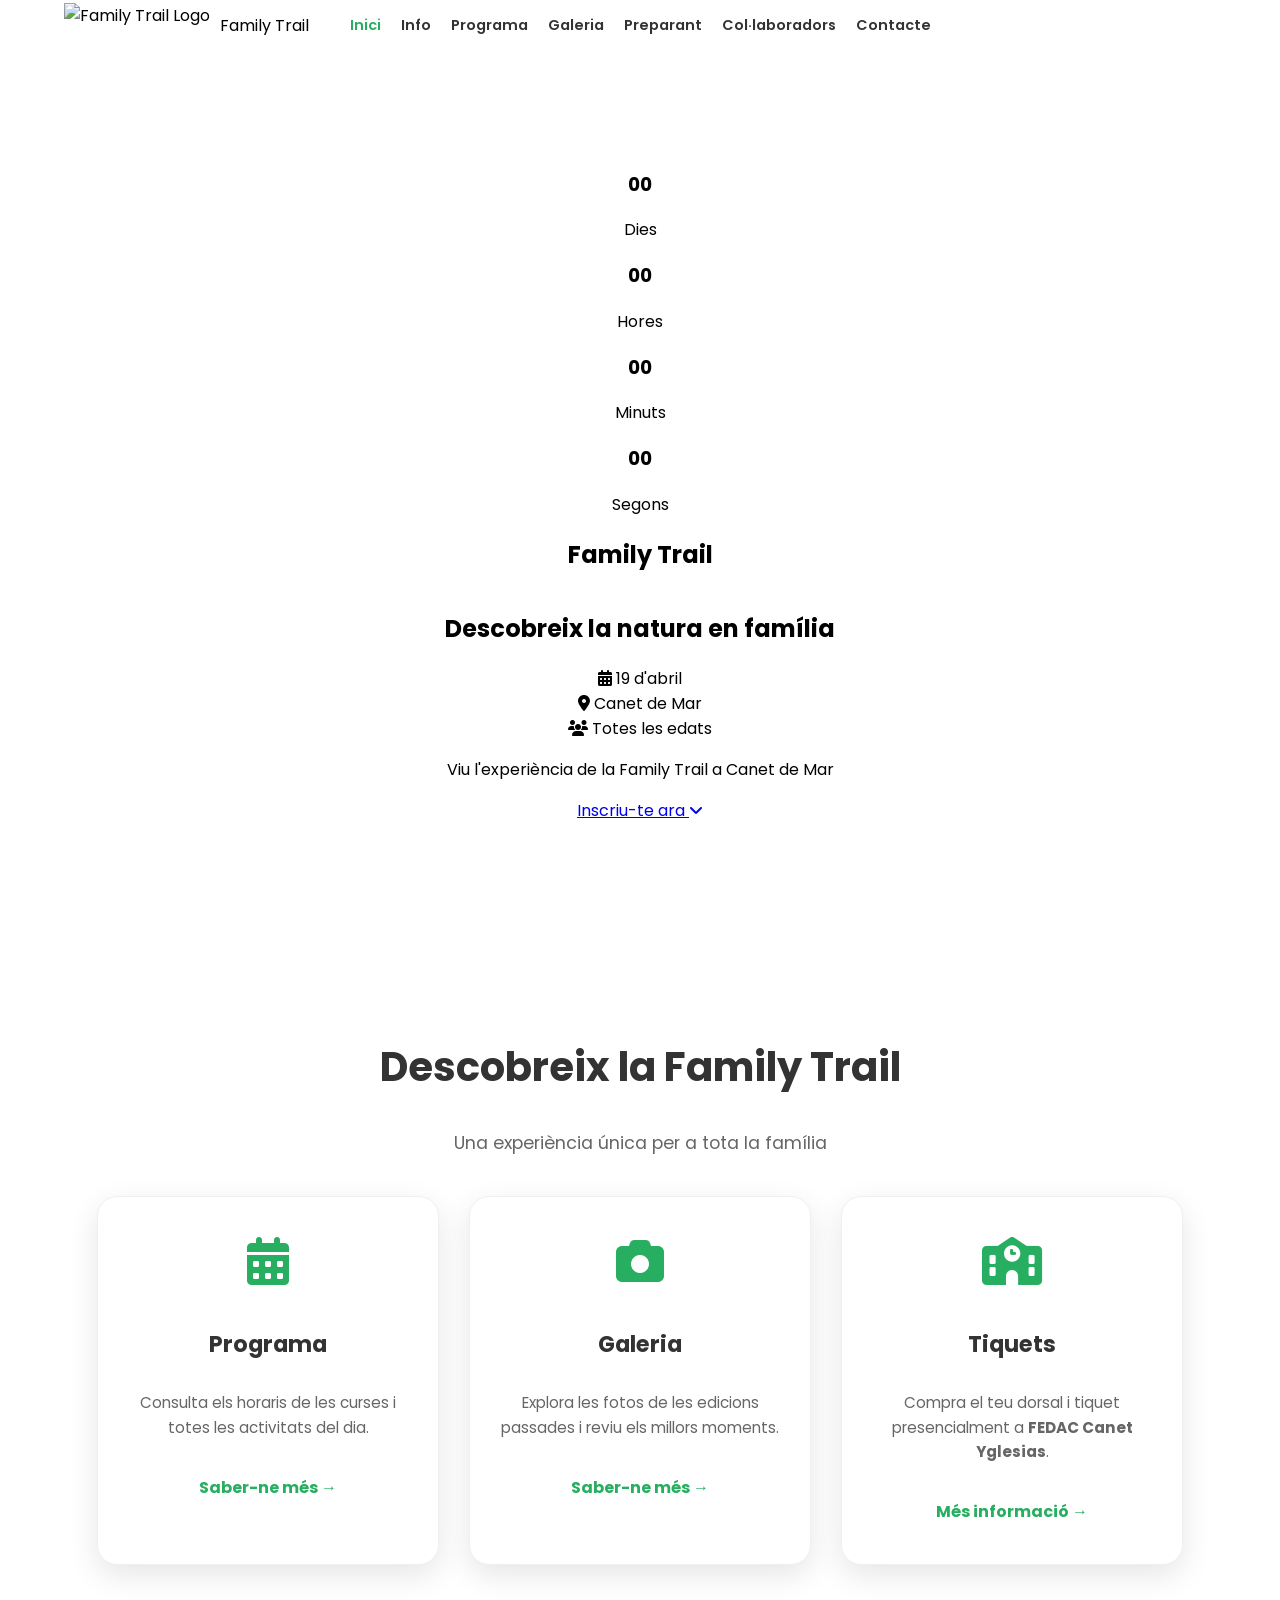
==== commit 1822d97b: "Update index.html" ====
--- a/index.html
+++ b/index.html
@@ -144,7 +144,7 @@
     <a href="programa.html">Programa</a>
     <a href="galeria.html">Galeria</a>
     <a href="preparant.html">Preparant</a>
-    <a href="#colab">Col·laboradors</a>
+    <a href="colaboradors.html">Col·laboradors</a>
     <a href="#contacte">Contacte</a>
   </nav>
 </header>
@@ -174,7 +174,7 @@
 </section>
 
 <section class="descobreix" id="descobreix">
-  <h2 style="font-size: 2.5rem; font-weight: 700; color: #333;">Descobreix el Family Trail</h2>
+  <h2 style="font-size: 2.5rem; font-weight: 700; color: #333;">Descobreix la Family Trail</h2>
   <p style="font-size: 1.1rem; color: #666;">Una experiència única per a tota la família</p>
 
   <div class="cards-container">
@@ -221,3 +221,6 @@
 
 
 
+
+
+
--- a/mobile.css
+++ b/mobile.css
@@ -0,0 +1,65 @@
+/* mobile.css - Ajustos per a dispositius mòbils */
+
+@media (max-width: 768px) {
+    /* 1. Header i Menú: Fem que el menú no s'amuntegui */
+    header {
+        flex-direction: column !important;
+        padding: 10px !important;
+        height: auto !important;
+    }
+
+    .brand {
+        position: static !important; /* El logo torna al centre */
+        margin-bottom: 10px;
+    }
+
+    nav {
+        flex-wrap: wrap !important;
+        justify-content: center !important;
+        gap: 10px !important;
+    }
+
+    nav a {
+        font-size: 0.8rem !important;
+        padding: 5px !important;
+    }
+
+    /* 2. Banner: Ajustem mides de text */
+    .banner h1 {
+        font-size: 2rem !important;
+    }
+
+    .banner h2 {
+        font-size: 1.2rem !important;
+    }
+
+    .countdown {
+        gap: 5px !important;
+    }
+
+    .time-box {
+        min-width: 50px !important;
+        padding: 5px !important;
+    }
+
+    /* 3. Les Cartes (Cards): Una sota de l'altra */
+    .cards-container, .cards, .programa-grid {
+        display: flex !important;
+        flex-direction: column !important;
+        align-items: center !important;
+        gap: 20px !important;
+        padding: 10px !important;
+    }
+
+    .custom-card, .card, .programa-box {
+        width: 100% !important;
+        max-width: 90% !important;
+        margin: 0 auto !important;
+    }
+
+    /* 4. Imatges de Galeria: 1 o 2 columnes com a molt */
+    .gallery-grid {
+        grid-template-columns: 1fr !important;
+        gap: 15px !important;
+    }
+}
